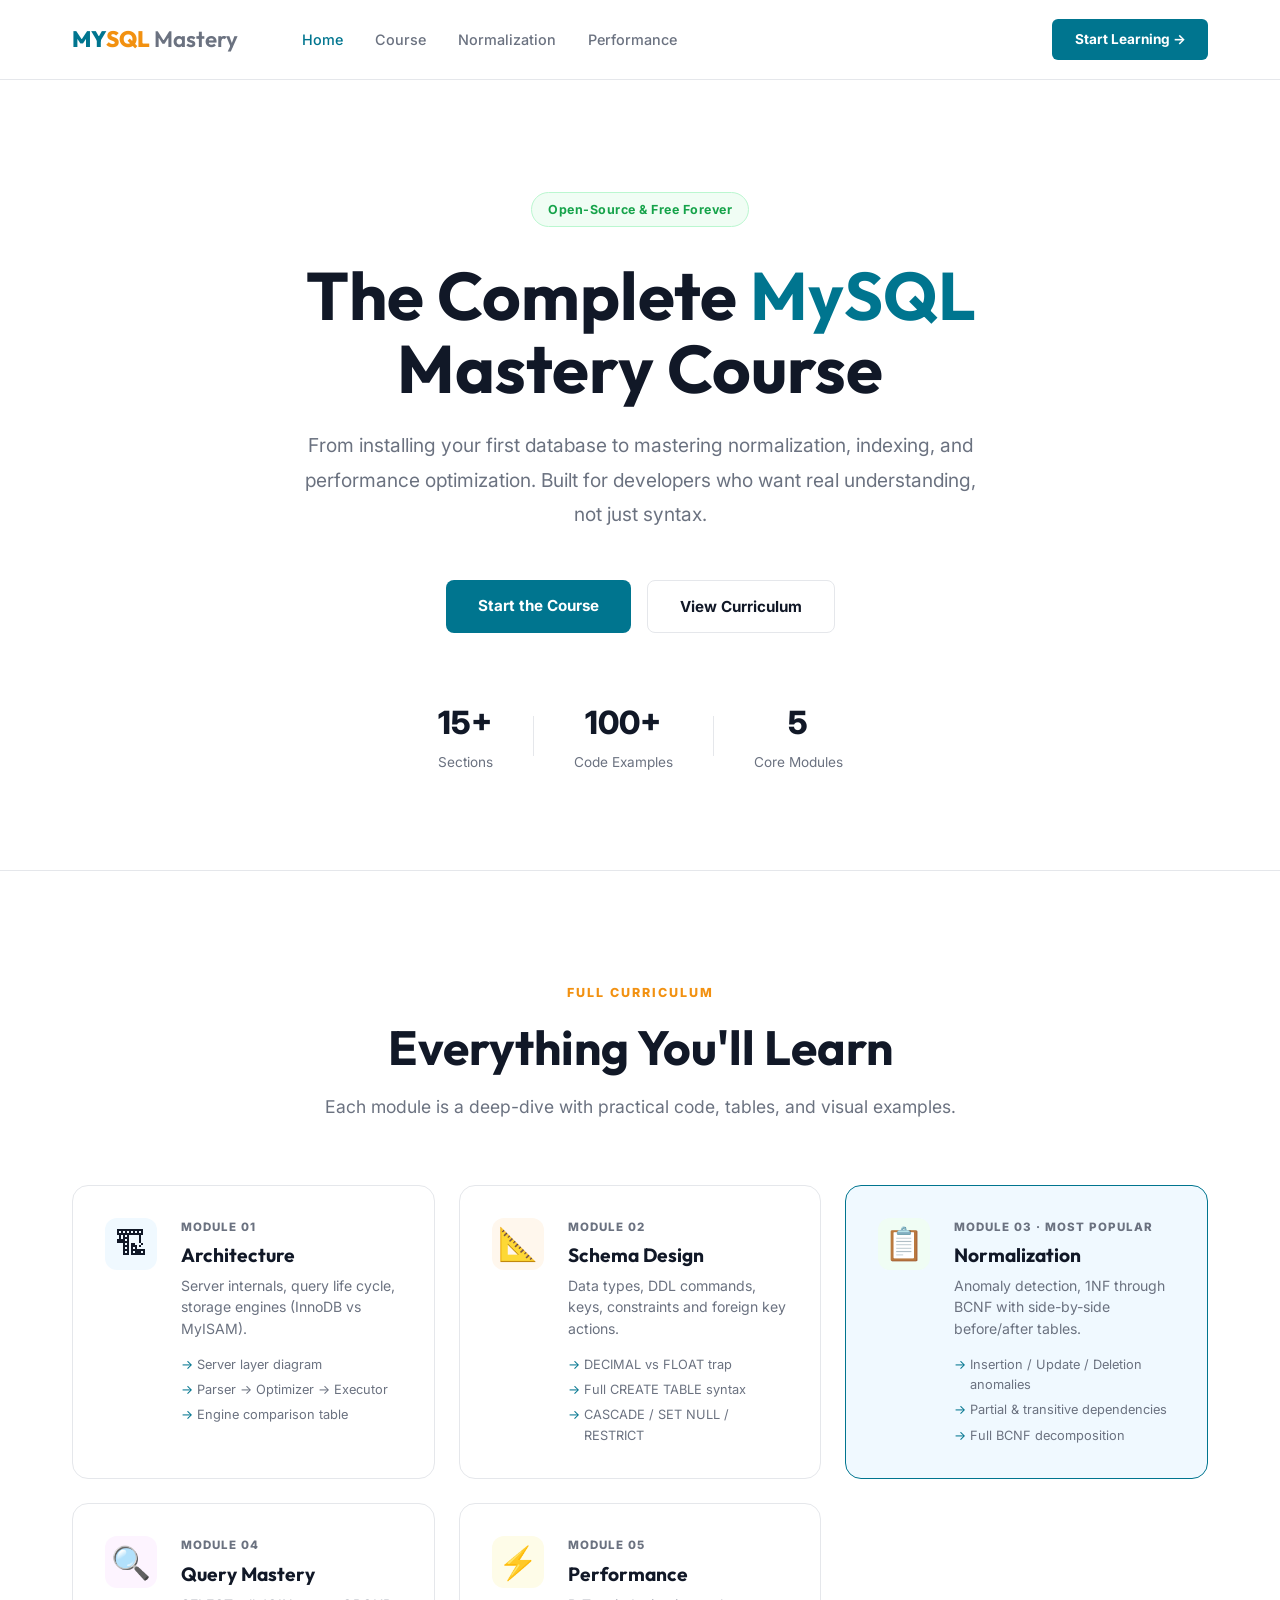
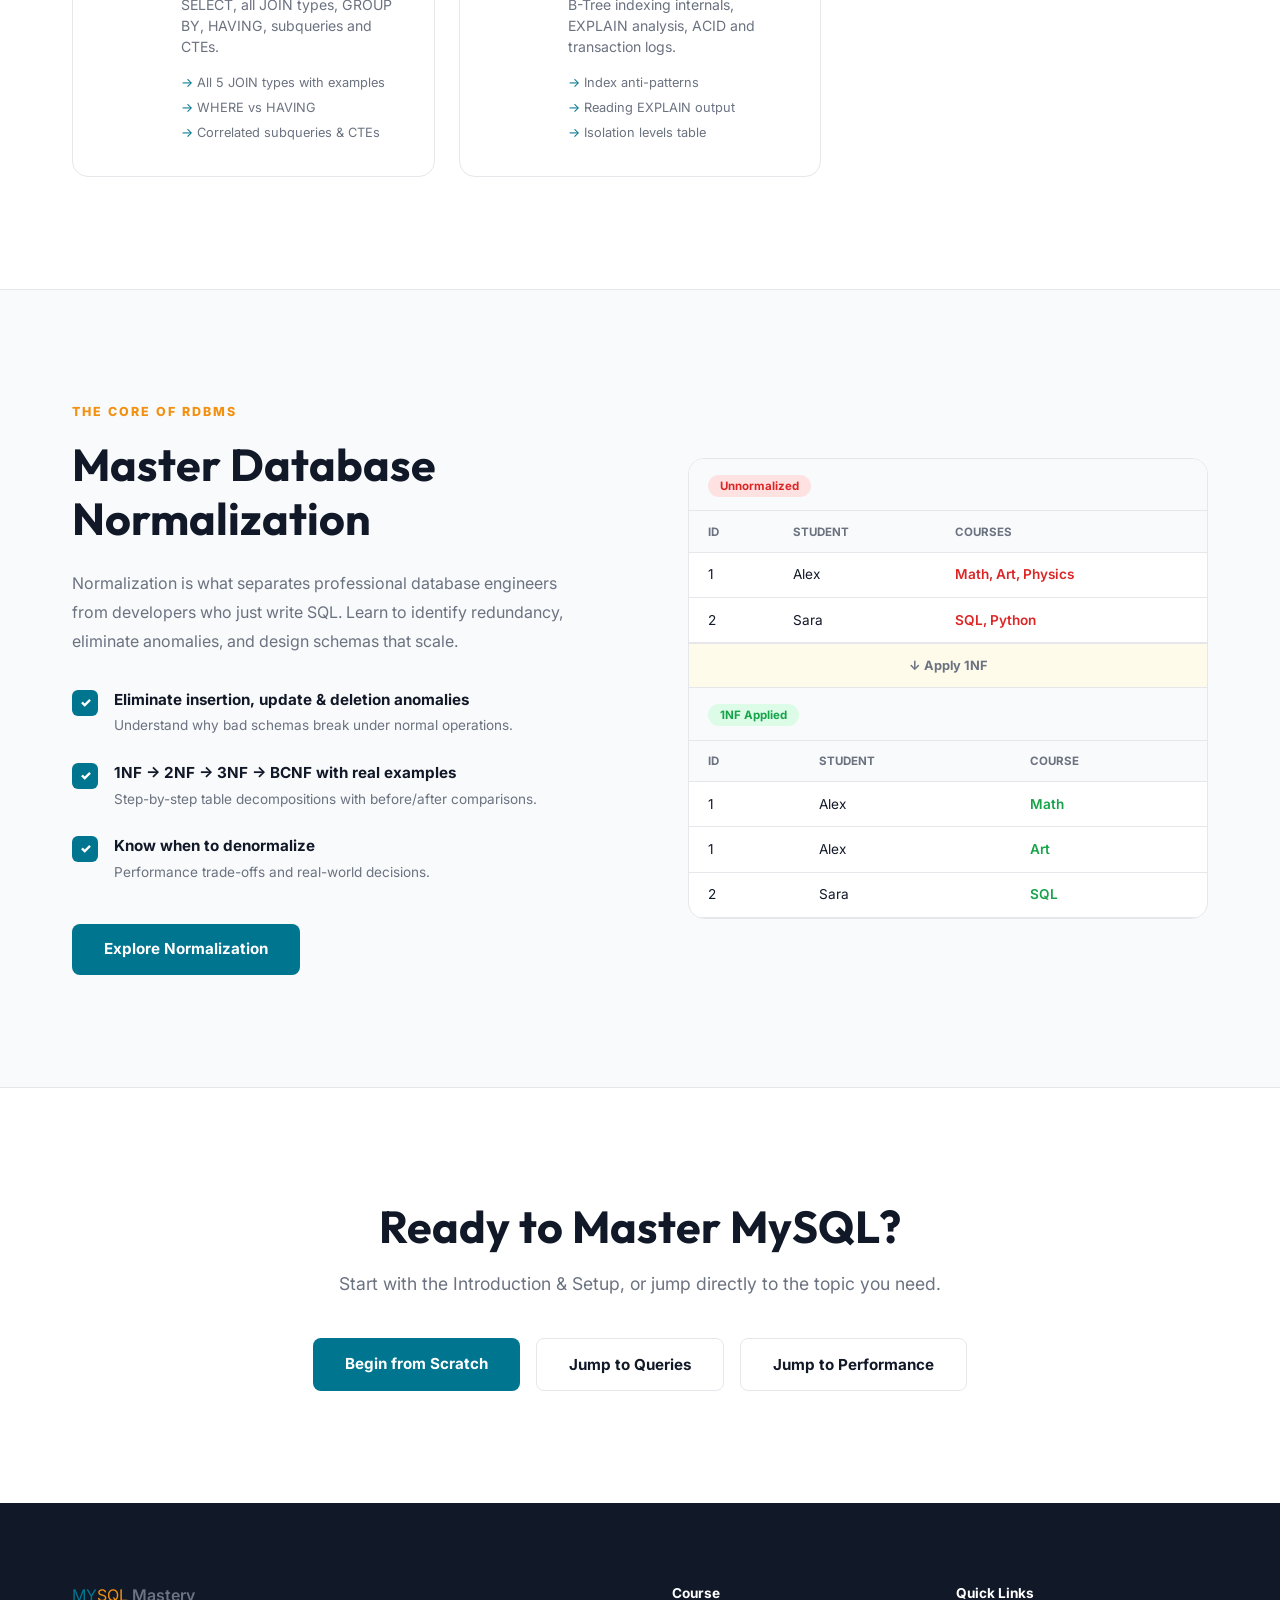
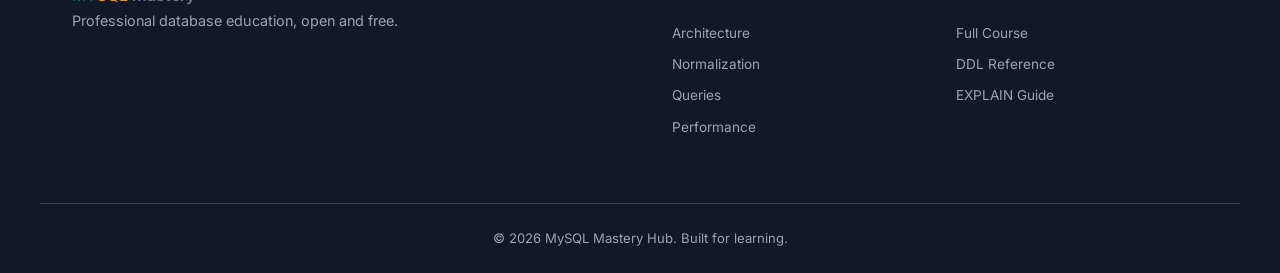
==== mysql_edu/index.html @ fa90d8f5 "add database normalization educational module with interactive labs and styling" ====
<!DOCTYPE html>
<html lang="en">
<head>
    <meta charset="UTF-8">
    <meta name="viewport" content="width=device-width, initial-scale=1.0">
    <title>MySQL Mastery Hub | Learn MySQL from Zero to Expert</title>
    <meta name="description" content="The complete MySQL learning platform. Master installation, schema design, normalization, queries, and performance tuning.">
    <link rel="preconnect" href="https://fonts.googleapis.com">
    <link rel="preconnect" href="https://fonts.gstatic.com" crossorigin>
    <link href="https://fonts.googleapis.com/css2?family=Outfit:wght@300;400;600;700;800&family=Inter:wght@300;400;500;600&family=JetBrains+Mono:wght@400;600&display=swap" rel="stylesheet">
    <link rel="stylesheet" href="style.css">
</head>
<body>
    <header class="clean-header">
        <nav class="container">
            <div class="logo">
                <span class="mysql-blue">MY</span><span class="mysql-orange">SQL</span><span class="logo-text"> Mastery</span>
            </div>
            <ul class="clean-nav">
                <li><a href="index.html" class="active">Home</a></li>
                <li><a href="course.html">Course</a></li>
                <li><a href="course.html#norm-concept">Normalization</a></li>
                <li><a href="course.html#perf-indexing">Performance</a></li>
            </ul>
            <a href="course.html" class="nav-cta">Start Learning →</a>
        </nav>
    </header>

    <main>
        <section class="hero">
            <div class="container hero-inner">
                <div class="hero-label">Open-Source & Free Forever</div>
                <h1>The Complete <span class="mysql-blue">MySQL</span> Mastery Course</h1>
                <p>From installing your first database to mastering normalization, indexing, and performance optimization. Built for developers who want real understanding, not just syntax.</p>
                <div class="hero-actions">
                    <a href="course.html" class="btn primary">Start the Course</a>
                    <a href="#curriculum" class="btn outline">View Curriculum</a>
                </div>
                <div class="hero-stats">
                    <div class="stat"><strong>15+</strong><span>Sections</span></div>
                    <div class="stat-div"></div>
                    <div class="stat"><strong>100+</strong><span>Code Examples</span></div>
                    <div class="stat-div"></div>
                    <div class="stat"><strong>5</strong><span>Core Modules</span></div>
                </div>
            </div>
        </section>

        <section id="curriculum" class="curriculum-section">
            <div class="container">
                <div class="section-head">
                    <div class="section-eyebrow">Full Curriculum</div>
                    <h2>Everything You'll Learn</h2>
                    <p>Each module is a deep-dive with practical code, tables, and visual examples.</p>
                </div>
                <div class="module-cards">
                    <a href="course.html#arch-internals" class="module-card">
                        <div class="mc-icon arch">🏗</div>
                        <div class="mc-body">
                            <div class="mc-num">Module 01</div>
                            <h3>Architecture</h3>
                            <p>Server internals, query life cycle, storage engines (InnoDB vs MyISAM).</p>
                            <ul class="mc-topics">
                                <li>Server layer diagram</li>
                                <li>Parser → Optimizer → Executor</li>
                                <li>Engine comparison table</li>
                            </ul>
                        </div>
                    </a>
                    <a href="course.html#design-types" class="module-card">
                        <div class="mc-icon schema">📐</div>
                        <div class="mc-body">
                            <div class="mc-num">Module 02</div>
                            <h3>Schema Design</h3>
                            <p>Data types, DDL commands, keys, constraints and foreign key actions.</p>
                            <ul class="mc-topics">
                                <li>DECIMAL vs FLOAT trap</li>
                                <li>Full CREATE TABLE syntax</li>
                                <li>CASCADE / SET NULL / RESTRICT</li>
                            </ul>
                        </div>
                    </a>
                    <a href="course.html#norm-concept" class="module-card featured">
                        <div class="mc-icon norm">📋</div>
                        <div class="mc-body">
                            <div class="mc-num">Module 03 · Most Popular</div>
                            <h3>Normalization</h3>
                            <p>Anomaly detection, 1NF through BCNF with side-by-side before/after tables.</p>
                            <ul class="mc-topics">
                                <li>Insertion / Update / Deletion anomalies</li>
                                <li>Partial & transitive dependencies</li>
                                <li>Full BCNF decomposition</li>
                            </ul>
                        </div>
                    </a>
                    <a href="course.html#query-basics" class="module-card">
                        <div class="mc-icon query">🔍</div>
                        <div class="mc-body">
                            <div class="mc-num">Module 04</div>
                            <h3>Query Mastery</h3>
                            <p>SELECT, all JOIN types, GROUP BY, HAVING, subqueries and CTEs.</p>
                            <ul class="mc-topics">
                                <li>All 5 JOIN types with examples</li>
                                <li>WHERE vs HAVING</li>
                                <li>Correlated subqueries & CTEs</li>
                            </ul>
                        </div>
                    </a>
                    <a href="course.html#perf-indexing" class="module-card">
                        <div class="mc-icon perf">⚡</div>
                        <div class="mc-body">
                            <div class="mc-num">Module 05</div>
                            <h3>Performance</h3>
                            <p>B-Tree indexing internals, EXPLAIN analysis, ACID and transaction logs.</p>
                            <ul class="mc-topics">
                                <li>Index anti-patterns</li>
                                <li>Reading EXPLAIN output</li>
                                <li>Isolation levels table</li>
                            </ul>
                        </div>
                    </a>
                </div>
            </div>
        </section>

        <section class="norm-teaser">
            <div class="container norm-inner">
                <div class="norm-text">
                    <div class="section-eyebrow">The Core of RDBMS</div>
                    <h2>Master Database Normalization</h2>
                    <p>Normalization is what separates professional database engineers from developers who just write SQL. Learn to identify redundancy, eliminate anomalies, and design schemas that scale.</p>
                    <div class="norm-checks">
                        <div class="norm-check">
                            <span class="chk">✓</span>
                            <div>
                                <strong>Eliminate insertion, update & deletion anomalies</strong>
                                <p>Understand why bad schemas break under normal operations.</p>
                            </div>
                        </div>
                        <div class="norm-check">
                            <span class="chk">✓</span>
                            <div>
                                <strong>1NF → 2NF → 3NF → BCNF with real examples</strong>
                                <p>Step-by-step table decompositions with before/after comparisons.</p>
                            </div>
                        </div>
                        <div class="norm-check">
                            <span class="chk">✓</span>
                            <div>
                                <strong>Know when to denormalize</strong>
                                <p>Performance trade-offs and real-world decisions.</p>
                            </div>
                        </div>
                    </div>
                    <a href="course.html#norm-concept" class="btn primary">Explore Normalization</a>
                </div>
                <div class="norm-visual">
                    <div class="norm-card">
                        <div class="nc-header">
                            <span class="badge red">Unnormalized</span>
                        </div>
                        <table class="mini-table">
                            <thead><tr><th>ID</th><th>Student</th><th>Courses</th></tr></thead>
                            <tbody>
                                <tr><td>1</td><td>Alex</td><td class="bad">Math, Art, Physics</td></tr>
                                <tr><td>2</td><td>Sara</td><td class="bad">SQL, Python</td></tr>
                            </tbody>
                        </table>
                        <div class="nc-arrow">↓ Apply 1NF</div>
                        <div class="nc-header">
                            <span class="badge green">1NF Applied</span>
                        </div>
                        <table class="mini-table">
                            <thead><tr><th>ID</th><th>Student</th><th>Course</th></tr></thead>
                            <tbody>
                                <tr><td>1</td><td>Alex</td><td class="good">Math</td></tr>
                                <tr><td>1</td><td>Alex</td><td class="good">Art</td></tr>
                                <tr><td>2</td><td>Sara</td><td class="good">SQL</td></tr>
                            </tbody>
                        </table>
                    </div>
                </div>
            </div>
        </section>

        <section class="start-section">
            <div class="container start-inner">
                <h2>Ready to Master MySQL?</h2>
                <p>Start with the Introduction & Setup, or jump directly to the topic you need.</p>
                <div class="start-actions">
                    <a href="course.html" class="btn primary">Begin from Scratch</a>
                    <a href="course.html#query-basics" class="btn outline">Jump to Queries</a>
                    <a href="course.html#perf-indexing" class="btn outline">Jump to Performance</a>
                </div>
            </div>
        </section>
    </main>

    <footer class="site-footer">
        <div class="container footer-inner">
            <div class="footer-brand">
                <span class="mysql-blue">MY</span><span class="mysql-orange">SQL</span><span class="logo-text"> Mastery</span>
                <p>Professional database education, open and free.</p>
            </div>
            <div class="footer-links">
                <div class="fl-group">
                    <strong>Course</strong>
                    <a href="course.html#arch-internals">Architecture</a>
                    <a href="course.html#norm-concept">Normalization</a>
                    <a href="course.html#query-basics">Queries</a>
                    <a href="course.html#perf-indexing">Performance</a>
                </div>
                <div class="fl-group">
                    <strong>Quick Links</strong>
                    <a href="course.html">Full Course</a>
                    <a href="course.html#design-ddl">DDL Reference</a>
                    <a href="course.html#perf-explain">EXPLAIN Guide</a>
                </div>
            </div>
        </div>
        <div class="container footer-bottom">
            <p>© 2026 MySQL Mastery Hub. Built for learning.</p>
        </div>
    </footer>
</body>
</html>
---- mysql_edu/style.css ----
:root {
    --mysql-blue: #00758f;
    --mysql-orange: #f29111;
    --dark: #111827;
    --light: #ffffff;
    --border: #e5e7eb;
    --gray: #6b7280;
    --bg-alt: #f9fafb;
    --sidebar-w: 280px;
    --ease: cubic-bezier(0.4, 0, 0.2, 1);
    --transition: all 0.2s var(--ease);
}

* { margin: 0; padding: 0; box-sizing: border-box; }
html { scroll-behavior: smooth; }
body { font-family: 'Inter', sans-serif; background: var(--light); color: var(--dark); line-height: 1.6; -webkit-font-smoothing: antialiased; }
h1,h2,h3,h4,h5 { font-family: 'Outfit', sans-serif; font-weight: 700; line-height: 1.2; }

::-webkit-scrollbar { width: 6px; height: 6px; }
::-webkit-scrollbar-track { background: transparent; }
::-webkit-scrollbar-thumb { background: #d1d5db; border-radius: 10px; }
::-webkit-scrollbar-thumb:hover { background: var(--mysql-blue); }

.container { max-width: 1200px; margin: 0 auto; padding: 0 2rem; }
.mysql-blue { color: var(--mysql-blue); }
.mysql-orange { color: var(--mysql-orange); }
code { background: #f3f4f6; padding: 0.15rem 0.45rem; border-radius: 4px; font-family: 'JetBrains Mono', monospace; font-size: 0.85em; color: var(--mysql-blue); }

/* ── HEADER ── */
.clean-header { border-bottom: 1px solid var(--border); background: var(--light); position: sticky; top: 0; z-index: 100; }
.clean-header .container { display: flex; align-items: center; gap: 2rem; padding-top: 1.2rem; padding-bottom: 1.2rem; }
.logo { font-family: 'Outfit', sans-serif; font-size: 1.4rem; font-weight: 800; text-decoration: none; color: var(--dark); flex-shrink: 0; }
.logo-text { font-weight: 600; color: var(--gray); }
.clean-nav { list-style: none; display: flex; gap: 2rem; margin-left: 2rem; }
.clean-nav a { text-decoration: none; color: var(--gray); font-weight: 500; font-size: 0.9rem; transition: var(--transition); }
.clean-nav a:hover, .clean-nav a.active { color: var(--mysql-blue); }
.nav-cta { margin-left: auto; text-decoration: none; background: var(--mysql-blue); color: white; padding: 0.6rem 1.4rem; border-radius: 6px; font-size: 0.85rem; font-weight: 700; transition: var(--transition); }
.nav-cta:hover { background: #005f74; }

/* ── BUTTONS ── */
.btn { display: inline-block; text-decoration: none; padding: 0.85rem 2rem; border-radius: 8px; font-weight: 700; font-size: 0.95rem; transition: var(--transition); }
.btn.primary { background: var(--mysql-blue); color: white; }
.btn.primary:hover { background: #005f74; }
.btn.outline { border: 1.5px solid var(--border); color: var(--dark); background: white; }
.btn.outline:hover { border-color: var(--mysql-blue); color: var(--mysql-blue); }

/* ── HERO ── */
.hero { padding: 7rem 0 6rem; text-align: center; border-bottom: 1px solid var(--border); }
.hero-label { display: inline-block; background: #f0fdf4; color: #16a34a; border: 1px solid #bbf7d0; padding: 0.4rem 1rem; border-radius: 50px; font-size: 0.78rem; font-weight: 700; margin-bottom: 2rem; letter-spacing: 0.5px; }
.hero h1 { font-size: 4.2rem; line-height: 1.08; margin-bottom: 1.5rem; max-width: 800px; margin-left: auto; margin-right: auto; }
.hero p { font-size: 1.2rem; color: var(--gray); max-width: 680px; margin: 0 auto 3rem; line-height: 1.8; }
.hero-actions { display: flex; justify-content: center; gap: 1rem; flex-wrap: wrap; margin-bottom: 4rem; }
.hero-stats { display: flex; justify-content: center; align-items: center; gap: 0; }
.stat { padding: 0 2.5rem; text-align: center; }
.stat strong { display: block; font-size: 2rem; font-weight: 800; color: var(--dark); }
.stat span { font-size: 0.85rem; color: var(--gray); }
.stat-div { width: 1px; height: 40px; background: var(--border); }

/* ── CURRICULUM ── */
.curriculum-section { padding: 7rem 0; }
.section-head { text-align: center; margin-bottom: 4rem; }
.section-eyebrow { font-size: 0.78rem; font-weight: 800; text-transform: uppercase; letter-spacing: 2px; color: var(--mysql-orange); margin-bottom: 1rem; display: block; }
.section-head h2 { font-size: 3rem; margin-bottom: 1rem; }
.section-head p { color: var(--gray); font-size: 1.1rem; }

.module-cards { display: grid; grid-template-columns: repeat(3, 1fr); gap: 1.5rem; }
.module-card { display: flex; gap: 1.5rem; padding: 2rem; border: 1px solid var(--border); border-radius: 16px; text-decoration: none; color: inherit; transition: var(--transition); background: white; align-items: flex-start; }
.module-card:hover { border-color: var(--mysql-blue); transform: translateY(-4px); }
.module-card.featured { border-color: var(--mysql-blue); background: #f0f9ff; }
.module-card:nth-child(4), .module-card:nth-child(5) { grid-column: span 1; }
.module-cards .module-card:nth-child(4) { grid-column: 1 / 2; }
.module-cards .module-card:nth-child(5) { grid-column: 2 / 3; }

.mc-icon { font-size: 2rem; flex-shrink: 0; width: 52px; height: 52px; display: flex; align-items: center; justify-content: center; border-radius: 12px; }
.mc-icon.arch { background: #f0f9ff; }
.mc-icon.schema { background: #fff7ed; }
.mc-icon.norm { background: #f0fdf4; }
.mc-icon.query { background: #fdf4ff; }
.mc-icon.perf { background: #fefce8; }
.mc-num { font-size: 0.72rem; font-weight: 800; color: var(--gray); text-transform: uppercase; letter-spacing: 1px; margin-bottom: 0.5rem; }
.mc-body h3 { font-size: 1.2rem; margin-bottom: 0.5rem; }
.mc-body p { font-size: 0.88rem; color: var(--gray); margin-bottom: 1rem; line-height: 1.5; }
.mc-topics { list-style: none; display: flex; flex-direction: column; gap: 0.3rem; }
.mc-topics li { font-size: 0.8rem; color: var(--gray); padding-left: 1rem; position: relative; }
.mc-topics li::before { content: '→'; position: absolute; left: 0; color: var(--mysql-blue); }

/* ── NORMALIZATION TEASER ── */
.norm-teaser { background: var(--bg-alt); padding: 7rem 0; border-top: 1px solid var(--border); border-bottom: 1px solid var(--border); }
.norm-inner { display: grid; grid-template-columns: 1fr 1fr; gap: 6rem; align-items: center; }
.norm-text .section-eyebrow { text-align: left; }
.norm-text h2 { font-size: 2.8rem; margin-bottom: 1.5rem; }
.norm-text > p { color: var(--gray); line-height: 1.8; margin-bottom: 2rem; }
.norm-checks { display: flex; flex-direction: column; gap: 1.5rem; margin-bottom: 2.5rem; }
.norm-check { display: flex; gap: 1rem; align-items: flex-start; }
.chk { width: 26px; height: 26px; background: var(--mysql-blue); color: white; border-radius: 6px; display: flex; align-items: center; justify-content: center; font-weight: 900; font-size: 0.8rem; flex-shrink: 0; margin-top: 2px; }
.norm-check strong { display: block; font-size: 0.95rem; margin-bottom: 0.2rem; }
.norm-check p { font-size: 0.85rem; color: var(--gray); margin: 0; }

.norm-card { background: white; border: 1px solid var(--border); border-radius: 16px; overflow: hidden; }
.nc-header { padding: 0.8rem 1.2rem; background: var(--bg-alt); border-bottom: 1px solid var(--border); }
.badge { padding: 0.25rem 0.75rem; border-radius: 50px; font-size: 0.72rem; font-weight: 700; }
.badge.red { background: #fee2e2; color: #dc2626; }
.badge.green { background: #dcfce7; color: #16a34a; }
.mini-table { width: 100%; border-collapse: collapse; }
.mini-table th, .mini-table td { padding: 0.7rem 1.2rem; text-align: left; font-size: 0.85rem; border-bottom: 1px solid var(--border); }
.mini-table th { background: var(--bg-alt); font-size: 0.72rem; text-transform: uppercase; color: var(--gray); }
.mini-table td.bad { color: #dc2626; font-weight: 600; }
.mini-table td.good { color: #16a34a; font-weight: 600; }
.nc-arrow { text-align: center; padding: 0.7rem; font-size: 0.8rem; color: var(--gray); background: #fffbeb; border-top: 1px solid var(--border); border-bottom: 1px solid var(--border); font-weight: 700; }

/* ── START SECTION ── */
.start-section { padding: 7rem 0; text-align: center; }
.start-inner h2 { font-size: 2.8rem; margin-bottom: 1rem; }
.start-inner p { color: var(--gray); font-size: 1.1rem; margin-bottom: 2.5rem; }
.start-actions { display: flex; justify-content: center; gap: 1rem; flex-wrap: wrap; }

/* ── FOOTER ── */
.site-footer { background: var(--dark); color: #9ca3af; padding: 5rem 0 0; }
.footer-inner { display: grid; grid-template-columns: 1fr 1fr; gap: 4rem; padding-bottom: 4rem; border-bottom: 1px solid #374151; }
.footer-brand .logo { color: white; font-family: 'Outfit', sans-serif; font-size: 1.3rem; font-weight: 800; display: block; margin-bottom: 1rem; }
.footer-brand p { font-size: 0.9rem; line-height: 1.6; }
.footer-links { display: grid; grid-template-columns: 1fr 1fr; gap: 2rem; }
.fl-group { display: flex; flex-direction: column; gap: 0.6rem; }
.fl-group strong { color: white; font-size: 0.85rem; margin-bottom: 0.5rem; display: block; }
.fl-group a { text-decoration: none; color: #9ca3af; font-size: 0.85rem; transition: var(--transition); }
.fl-group a:hover { color: var(--mysql-blue); }
.footer-bottom { padding: 1.5rem 0; font-size: 0.82rem; text-align: center; }

/* ════════════════════════════════
   COURSE PAGE STYLES
   ════════════════════════════════ */
.course-layout-v2 { display: flex; }

.course-sidebar {
    width: var(--sidebar-w);
    height: 100vh;
    position: fixed;
    left: 0; top: 0;
    border-right: 1px solid var(--border);
    padding: 0;
    overflow-y: auto;
    background: var(--light);
    display: flex;
    flex-direction: column;
}

.sidebar-logo {
    padding: 1.5rem 1.5rem 1rem;
    border-bottom: 1px solid var(--border);
    flex-shrink: 0;
}
.sidebar-logo a { text-decoration: none; font-family: 'Outfit', sans-serif; font-size: 1.3rem; font-weight: 800; color: var(--dark); }

.course-toc { padding: 1.5rem; flex: 1; }
.toc-group { margin-bottom: 2rem; }
.toc-title { font-size: 0.68rem; text-transform: uppercase; color: #9ca3af; font-weight: 800; letter-spacing: 1.5px; display: block; margin-bottom: 0.6rem; padding-left: 0.5rem; }
.toc-link { display: block; padding: 0.45rem 0.75rem; text-decoration: none; color: var(--gray); font-size: 0.84rem; font-weight: 500; transition: var(--transition); border-radius: 6px; margin-bottom: 2px; }
.toc-link:hover { background: var(--bg-alt); color: var(--dark); }
.toc-link.active { background: #f0f9ff; color: var(--mysql-blue); font-weight: 700; }

.course-main { margin-left: var(--sidebar-w); flex: 1; min-width: 0; }
.course-top-nav {
    padding: 0.9rem 3rem;
    border-bottom: 1px solid var(--border);
    display: flex; justify-content: space-between; align-items: center;
    background: rgba(255,255,255,0.95);
    position: sticky; top: 0; z-index: 50;
    backdrop-filter: blur(8px);
}
.breadcrumb { font-size: 0.82rem; color: var(--gray); }
#current-module { color: var(--dark); font-weight: 700; }
.back-home { text-decoration: none; color: var(--mysql-blue); font-size: 0.85rem; font-weight: 700; }

.content-wrapper { max-width: 860px; margin: 0 auto; padding: 4rem 3rem 12rem; }

.doc-section { margin-bottom: 7rem; scroll-margin-top: 80px; padding-top: 1rem; border-top: 2px solid var(--border); }
.doc-section:first-child { border-top: none; }
.doc-section h1 { font-size: 2.8rem; margin-bottom: 0.75rem; margin-top: 2rem; }
.doc-section h2 { font-size: 2.2rem; margin-bottom: 0.75rem; margin-top: 2rem; }
.doc-section h3 { font-size: 1.4rem; margin-top: 2.5rem; margin-bottom: 1rem; }
.doc-section p { font-size: 0.95rem; color: #374151; line-height: 1.8; margin-bottom: 1rem; }
.section-intro { font-size: 1.1rem !important; color: var(--gray) !important; border-left: 3px solid var(--mysql-blue); padding-left: 1rem; margin-bottom: 2.5rem !important; }

/* Section header block */
.section-badge { display: inline-block; font-size: 0.72rem; font-weight: 800; text-transform: uppercase; letter-spacing: 1px; padding: 0.3rem 0.75rem; border-radius: 50px; background: #f0f9ff; color: var(--mysql-blue); margin-bottom: 0.5rem; }

/* Tables */
.doc-table { width: 100%; border-collapse: collapse; margin: 2rem 0; font-size: 0.88rem; border: 1px solid var(--border); border-radius: 8px; overflow: hidden; }
.doc-table th, .doc-table td { padding: 0.9rem 1.1rem; text-align: left; border-bottom: 1px solid var(--border); }
.doc-table tr:last-child td { border-bottom: none; }
.doc-table th { background: var(--bg-alt); color: var(--gray); text-transform: uppercase; letter-spacing: 0.5px; font-size: 0.72rem; }
.doc-table td:first-child { font-family: 'JetBrains Mono', monospace; font-size: 0.82rem; }

/* Code editor */
.code-editor { background: #0d1117; border-radius: 10px; overflow: hidden; margin: 2rem 0; border: 1px solid #30363d; }
.editor-header { background: #161b22; padding: 0.6rem 1.2rem; color: #8b949e; font-size: 0.72rem; font-family: 'JetBrains Mono', monospace; display: flex; align-items: center; gap: 0.5rem; border-bottom: 1px solid #30363d; }
.editor-header::before { content: ''; display: flex; gap: 4px; }
.code-editor pre { padding: 1.5rem; color: #e6edf3; font-family: 'JetBrains Mono', monospace; font-size: 0.85rem; overflow-x: auto; line-height: 1.7; }
.k { color: #ff7b72; }
.cm { color: #8b949e; font-style: italic; }
.str { color: #a5d6ff; }
.fn { color: #d2a8ff; }

/* Lab boxes */
.lab-box { padding: 1.75rem; border: 1px solid var(--border); border-radius: 12px; margin: 2rem 0; background: var(--light); }
.lab-tag { font-size: 0.68rem; font-weight: 800; text-transform: uppercase; letter-spacing: 0.5px; padding: 0.3rem 0.6rem; border-radius: 4px; display: inline-block; margin-bottom: 1rem; }
.lab-tag.success { background: #dcfce7; color: #16a34a; }
.lab-tag.error { background: #fee2e2; color: #dc2626; }
.lab-tag.info { background: #eff6ff; color: #2563eb; }
.lab-tag.warn { background: #fefce8; color: #ca8a04; }

/* Practical split */
.practical-split { display: grid; grid-template-columns: 1fr 1fr; gap: 2rem; margin: 2rem 0; }

/* Visual arch map */
.visual-arch-map { display: flex; flex-direction: column; align-items: center; gap: 0; margin: 2.5rem 0; }
.arch-box { padding: 1rem 2rem; border: 1px solid var(--border); font-weight: 600; font-size: 0.88rem; background: var(--bg-alt); width: 100%; max-width: 480px; text-align: center; }
.arch-box:first-child { border-radius: 10px 10px 0 0; }
.arch-box:last-child { border-radius: 0 0 10px 10px; }
.arch-box + .arch-box { border-top: none; }
.arch-box.blue { background: #f0f9ff; border-color: #bae6fd; color: var(--mysql-blue); }
.arch-box.orange { background: #fff7ed; border-color: #fed7aa; color: var(--mysql-orange); }
.arch-box.green { background: #f0fdf4; border-color: #bbf7d0; color: #16a34a; }
.arch-arrow { font-size: 1rem; color: #9ca3af; padding: 0.25rem 0; max-width: 480px; width: 100%; text-align: center; }

/* Step blocks */
.step-blocks { display: flex; flex-direction: column; gap: 0; margin: 2rem 0; border: 1px solid var(--border); border-radius: 12px; overflow: hidden; }
.step-block { display: flex; gap: 0; border-bottom: 1px solid var(--border); }
.step-block:last-child { border-bottom: none; }
.step-num { width: 56px; min-width: 56px; background: var(--bg-alt); display: flex; align-items: flex-start; justify-content: center; padding-top: 1.5rem; font-weight: 900; font-size: 1.1rem; color: var(--mysql-blue); border-right: 1px solid var(--border); }
.step-body { flex: 1; padding: 1.5rem; }
.step-body h4 { margin-bottom: 0.5rem; font-size: 1rem; }
.step-body p { font-size: 0.88rem; color: var(--gray); margin: 0 0 1rem; }
.step-body .code-editor { margin: 0.5rem 0 0; }

/* Info box */
.info-box { background: #f0f9ff; border: 1px solid #bae6fd; border-radius: 8px; padding: 1.2rem 1.5rem; margin: 1.5rem 0; font-size: 0.9rem; }
.info-box strong { color: var(--mysql-blue); }
.warn-box { background: #fefce8; border: 1px solid #fef08a; border-radius: 8px; padding: 1.2rem 1.5rem; margin: 1.5rem 0; font-size: 0.9rem; }
.warn-box strong { color: #92400e; }

/* Installation steps */
.install-steps { counter-reset: step; display: flex; flex-direction: column; gap: 1.5rem; margin: 2rem 0; }
.install-step { display: flex; gap: 1.5rem; align-items: flex-start; padding: 1.5rem; background: var(--bg-alt); border-radius: 12px; border: 1px solid var(--border); }
.install-step-num { width: 36px; height: 36px; border-radius: 50%; background: var(--mysql-blue); color: white; display: flex; align-items: center; justify-content: center; font-weight: 900; font-size: 0.9rem; flex-shrink: 0; }
.install-step-body h4 { margin-bottom: 0.5rem; }
.install-step-body p { font-size: 0.88rem; color: var(--gray); margin-bottom: 0.75rem; }

/* Checklist */
.check-list { list-style: none; display: flex; flex-direction: column; gap: 0.5rem; margin: 1rem 0; }
.check-list li { display: flex; align-items: flex-start; gap: 0.75rem; font-size: 0.9rem; }
.check-list li::before { content: '✓'; color: #16a34a; font-weight: 900; flex-shrink: 0; margin-top: 2px; }

/* Comparison table coloring */
.yes { color: #16a34a; font-weight: 700; }
.no { color: #dc2626; }

/* Responsive */
@media (max-width: 1100px) {
    .module-cards { grid-template-columns: 1fr 1fr; }
    .module-cards .module-card:nth-child(4) { grid-column: auto; }
    .module-cards .module-card:nth-child(5) { grid-column: auto; }
    .norm-inner { grid-template-columns: 1fr; gap: 3rem; }
}

@media (max-width: 768px) {
    .hero h1 { font-size: 2.8rem; }
    .module-cards { grid-template-columns: 1fr; }
    .practical-split { grid-template-columns: 1fr; }
    .footer-inner { grid-template-columns: 1fr; }
    .hero-stats { flex-wrap: wrap; }
    .clean-nav { display: none; }
    .course-sidebar { display: none; }
    .course-main { margin-left: 0; }
    .content-wrapper { padding: 2rem 1.5rem 6rem; }
}

/* Three-table grid for 2NF decomposition */
.three-table-grid { display: grid; grid-template-columns: repeat(3, 1fr); gap: 1.5rem; margin-top: 1.25rem; }
.three-table-grid .doc-table { margin: 0; }

/* Anomaly grid (3 boxes: 2 side by side + 1 full-width) */
.anomaly-grid { display: grid; grid-template-columns: 1fr 1fr; gap: 1.5rem; margin: 2rem 0; }
.anomaly-full { grid-column: 1 / -1; }

/* Table label text above stacked tables */
.table-label-text { font-size: 0.72rem; font-weight: 800; text-transform: uppercase; color: var(--gray); letter-spacing: 1px; margin-bottom: 0.5rem; }

@media (max-width: 900px) {
  .three-table-grid { grid-template-columns: 1fr; }
  .anomaly-grid { grid-template-columns: 1fr; }
  .anomaly-full { grid-column: 1; }
}
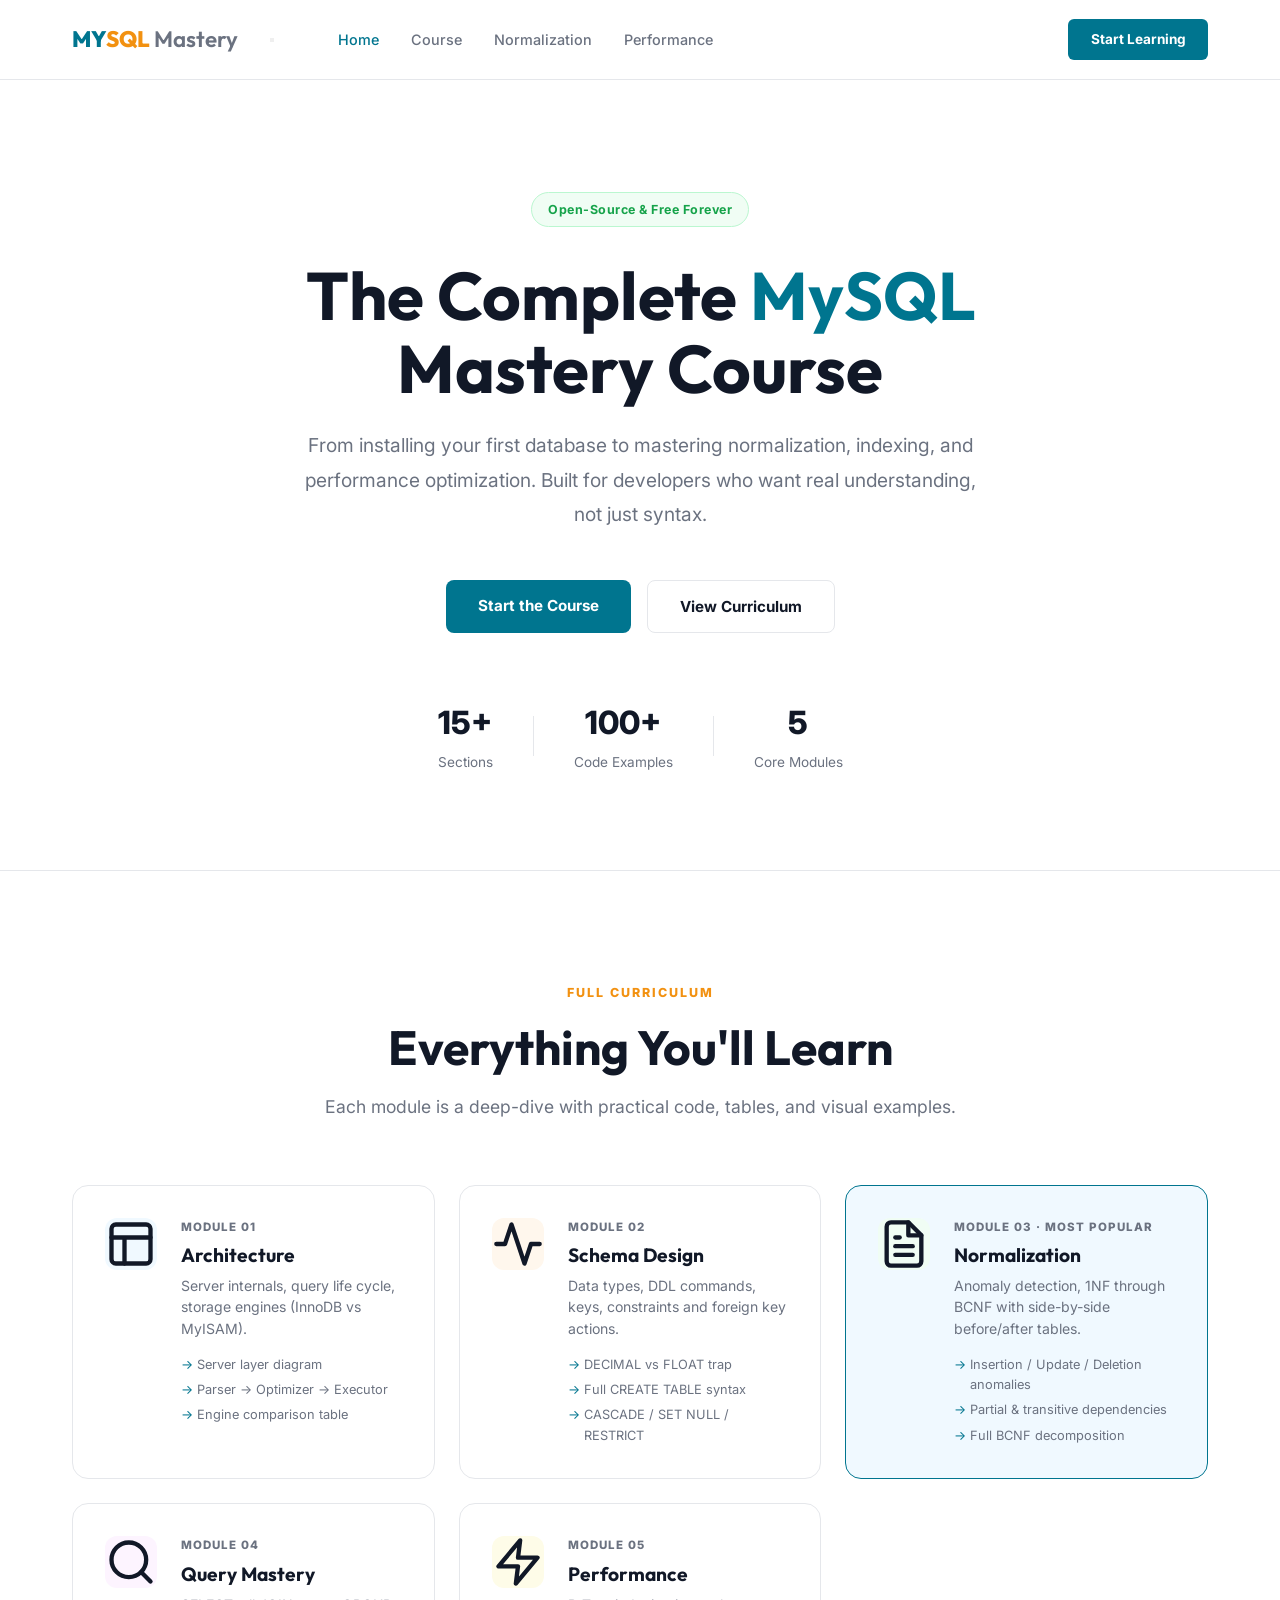
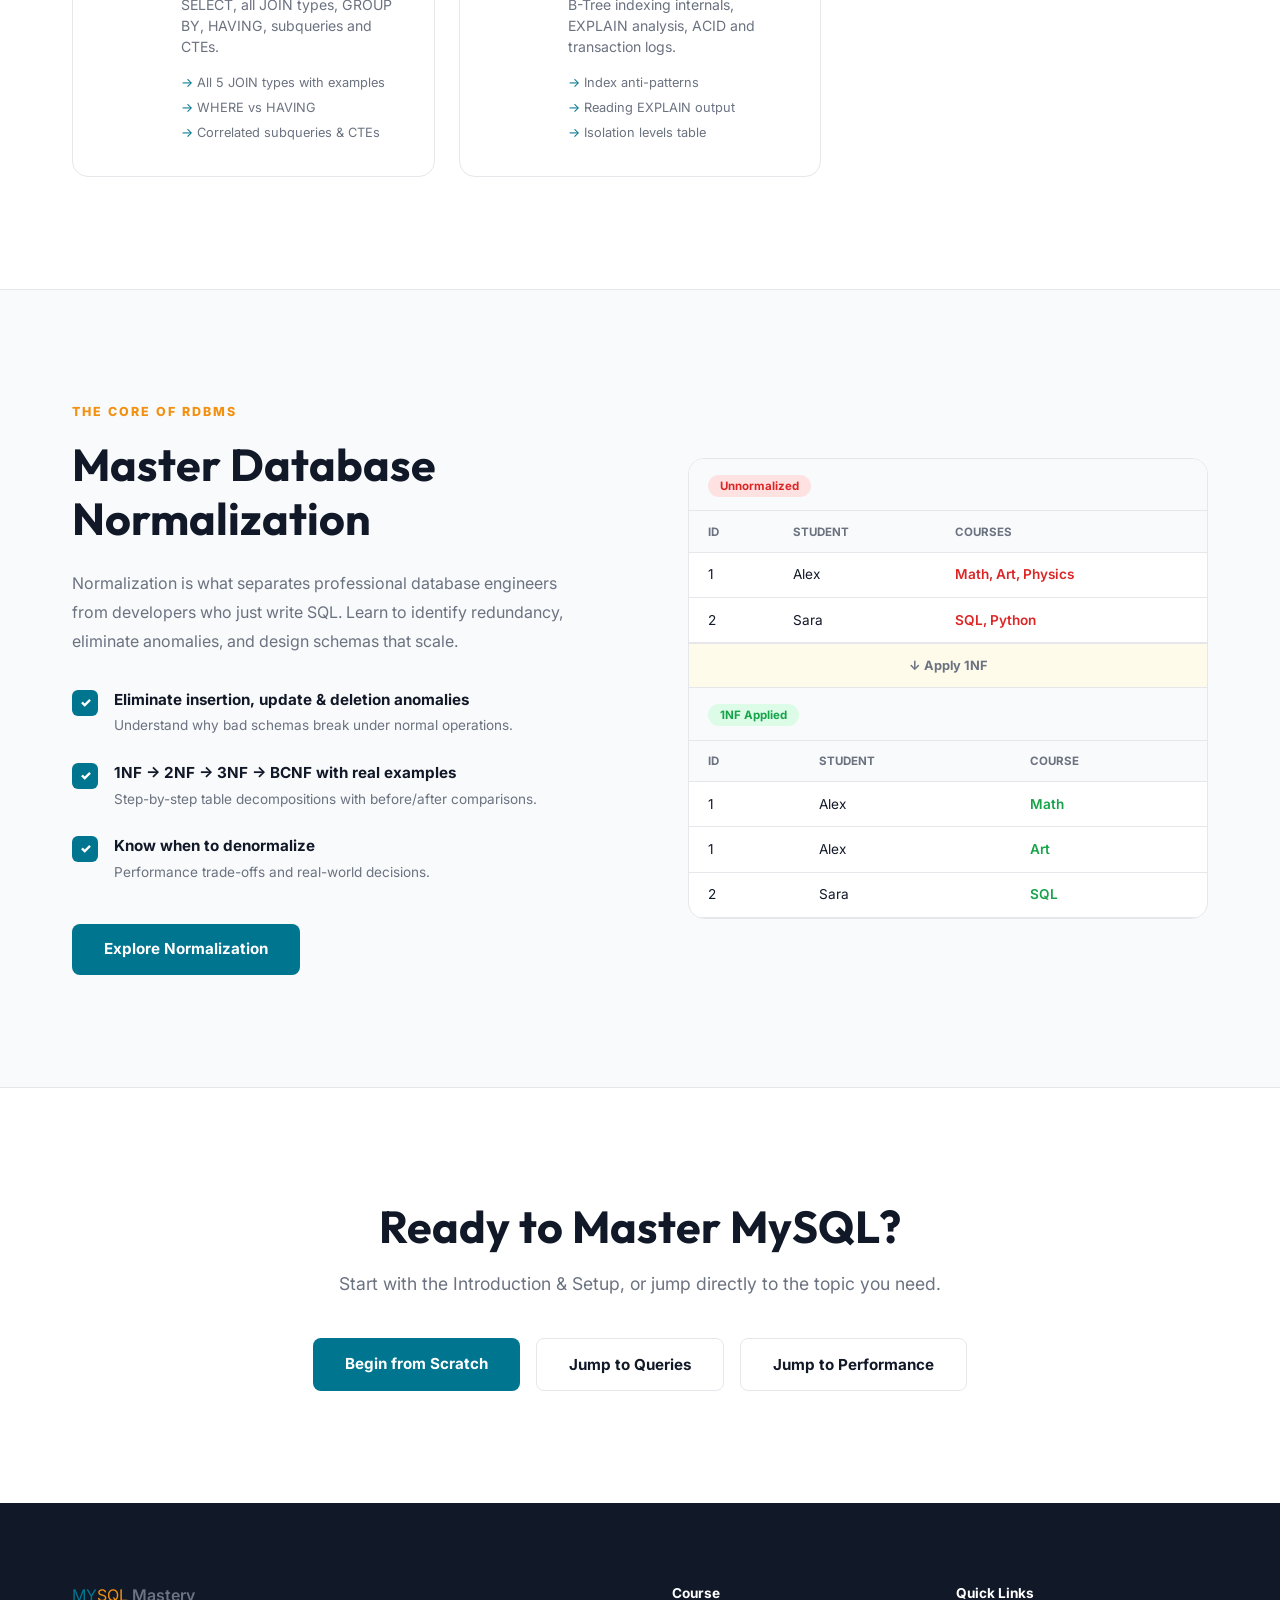
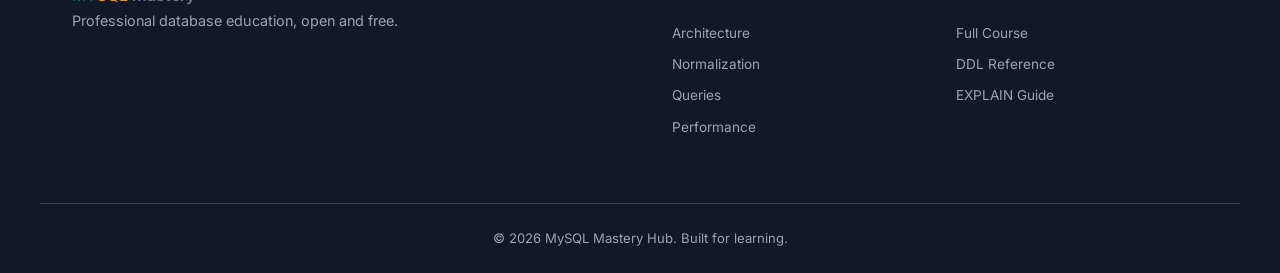
==== commit f3876b51: "Markdown addded" ====
--- a/mysql_edu/index.html
+++ b/mysql_edu/index.html
@@ -16,13 +16,16 @@
             <div class="logo">
                 <span class="mysql-blue">MY</span><span class="mysql-orange">SQL</span><span class="logo-text"> Mastery</span>
             </div>
-            <ul class="clean-nav">
+            <button class="nav-hamburger" id="nav-hamburger" aria-label="Open menu">
+                <span></span><span></span><span></span>
+            </button>
+            <ul class="clean-nav" id="clean-nav">
                 <li><a href="index.html" class="active">Home</a></li>
                 <li><a href="course.html">Course</a></li>
                 <li><a href="course.html#norm-concept">Normalization</a></li>
                 <li><a href="course.html#perf-indexing">Performance</a></li>
             </ul>
-            <a href="course.html" class="nav-cta">Start Learning →</a>
+            <a href="course.html" class="nav-cta">Start Learning</a>
         </nav>
     </header>
 
@@ -55,7 +58,9 @@
                 </div>
                 <div class="module-cards">
                     <a href="course.html#arch-internals" class="module-card">
-                        <div class="mc-icon arch">🏗</div>
+                        <div class="mc-icon arch">
+                            <svg viewBox="0 0 24 24" fill="none" stroke="currentColor" stroke-width="2" stroke-linecap="round" stroke-linejoin="round"><rect x="3" y="3" width="18" height="18" rx="2"/><path d="M3 9h18M9 21V9"/></svg>
+                        </div>
                         <div class="mc-body">
                             <div class="mc-num">Module 01</div>
                             <h3>Architecture</h3>
@@ -68,7 +73,9 @@
                         </div>
                     </a>
                     <a href="course.html#design-types" class="module-card">
-                        <div class="mc-icon schema">📐</div>
+                        <div class="mc-icon schema">
+                            <svg viewBox="0 0 24 24" fill="none" stroke="currentColor" stroke-width="2" stroke-linecap="round" stroke-linejoin="round"><polyline points="22 12 18 12 15 21 9 3 6 12 2 12"/></svg>
+                        </div>
                         <div class="mc-body">
                             <div class="mc-num">Module 02</div>
                             <h3>Schema Design</h3>
@@ -81,7 +88,9 @@
                         </div>
                     </a>
                     <a href="course.html#norm-concept" class="module-card featured">
-                        <div class="mc-icon norm">📋</div>
+                        <div class="mc-icon norm">
+                            <svg viewBox="0 0 24 24" fill="none" stroke="currentColor" stroke-width="2" stroke-linecap="round" stroke-linejoin="round"><path d="M14 2H6a2 2 0 0 0-2 2v16a2 2 0 0 0 2 2h12a2 2 0 0 0 2-2V8z"/><polyline points="14 2 14 8 20 8"/><line x1="16" y1="13" x2="8" y2="13"/><line x1="16" y1="17" x2="8" y2="17"/><polyline points="10 9 9 9 8 9"/></svg>
+                        </div>
                         <div class="mc-body">
                             <div class="mc-num">Module 03 · Most Popular</div>
                             <h3>Normalization</h3>
@@ -94,7 +103,9 @@
                         </div>
                     </a>
                     <a href="course.html#query-basics" class="module-card">
-                        <div class="mc-icon query">🔍</div>
+                        <div class="mc-icon query">
+                            <svg viewBox="0 0 24 24" fill="none" stroke="currentColor" stroke-width="2" stroke-linecap="round" stroke-linejoin="round"><circle cx="11" cy="11" r="8"/><line x1="21" y1="21" x2="16.65" y2="16.65"/></svg>
+                        </div>
                         <div class="mc-body">
                             <div class="mc-num">Module 04</div>
                             <h3>Query Mastery</h3>
@@ -107,7 +118,9 @@
                         </div>
                     </a>
                     <a href="course.html#perf-indexing" class="module-card">
-                        <div class="mc-icon perf">⚡</div>
+                        <div class="mc-icon perf">
+                            <svg viewBox="0 0 24 24" fill="none" stroke="currentColor" stroke-width="2" stroke-linecap="round" stroke-linejoin="round"><polygon points="13 2 3 14 12 14 11 22 21 10 12 10 13 2"/></svg>
+                        </div>
                         <div class="mc-body">
                             <div class="mc-num">Module 05</div>
                             <h3>Performance</h3>
--- a/mysql_edu/style.css
+++ b/mysql_edu/style.css
@@ -195,11 +195,57 @@
 .code-editor { background: #0d1117; border-radius: 10px; overflow: hidden; margin: 2rem 0; border: 1px solid #30363d; }
 .editor-header { background: #161b22; padding: 0.6rem 1.2rem; color: #8b949e; font-size: 0.72rem; font-family: 'JetBrains Mono', monospace; display: flex; align-items: center; gap: 0.5rem; border-bottom: 1px solid #30363d; }
 .editor-header::before { content: ''; display: flex; gap: 4px; }
+.editor-filename { flex: 1; }
 .code-editor pre { padding: 1.5rem; color: #e6edf3; font-family: 'JetBrains Mono', monospace; font-size: 0.85rem; overflow-x: auto; line-height: 1.7; }
 .k { color: #ff7b72; }
 .cm { color: #8b949e; font-style: italic; }
 .str { color: #a5d6ff; }
 .fn { color: #d2a8ff; }
+
+/* Copy button */
+.copy-btn {
+    margin-left: auto;
+    display: flex;
+    align-items: center;
+    gap: 0.35rem;
+    background: transparent;
+    border: 1px solid #30363d;
+    color: #8b949e;
+    font-family: 'JetBrains Mono', monospace;
+    font-size: 0.68rem;
+    font-weight: 600;
+    padding: 0.25rem 0.65rem;
+    border-radius: 5px;
+    cursor: pointer;
+    transition: all 0.18s ease;
+    letter-spacing: 0.3px;
+    flex-shrink: 0;
+    line-height: 1;
+}
+.copy-btn:hover {
+    border-color: #58a6ff;
+    color: #58a6ff;
+    background: rgba(88, 166, 255, 0.06);
+}
+.copy-btn svg {
+    width: 12px;
+    height: 12px;
+    stroke: currentColor;
+    fill: none;
+    stroke-width: 2;
+    stroke-linecap: round;
+    stroke-linejoin: round;
+    flex-shrink: 0;
+    transition: all 0.18s ease;
+}
+.copy-btn.copied {
+    border-color: #3fb950;
+    color: #3fb950;
+    background: rgba(63, 185, 80, 0.06);
+}
+.copy-btn.copied svg {
+    stroke: #3fb950;
+}
 
 /* Lab boxes */
 .lab-box { padding: 1.75rem; border: 1px solid var(--border); border-radius: 12px; margin: 2rem 0; background: var(--light); }
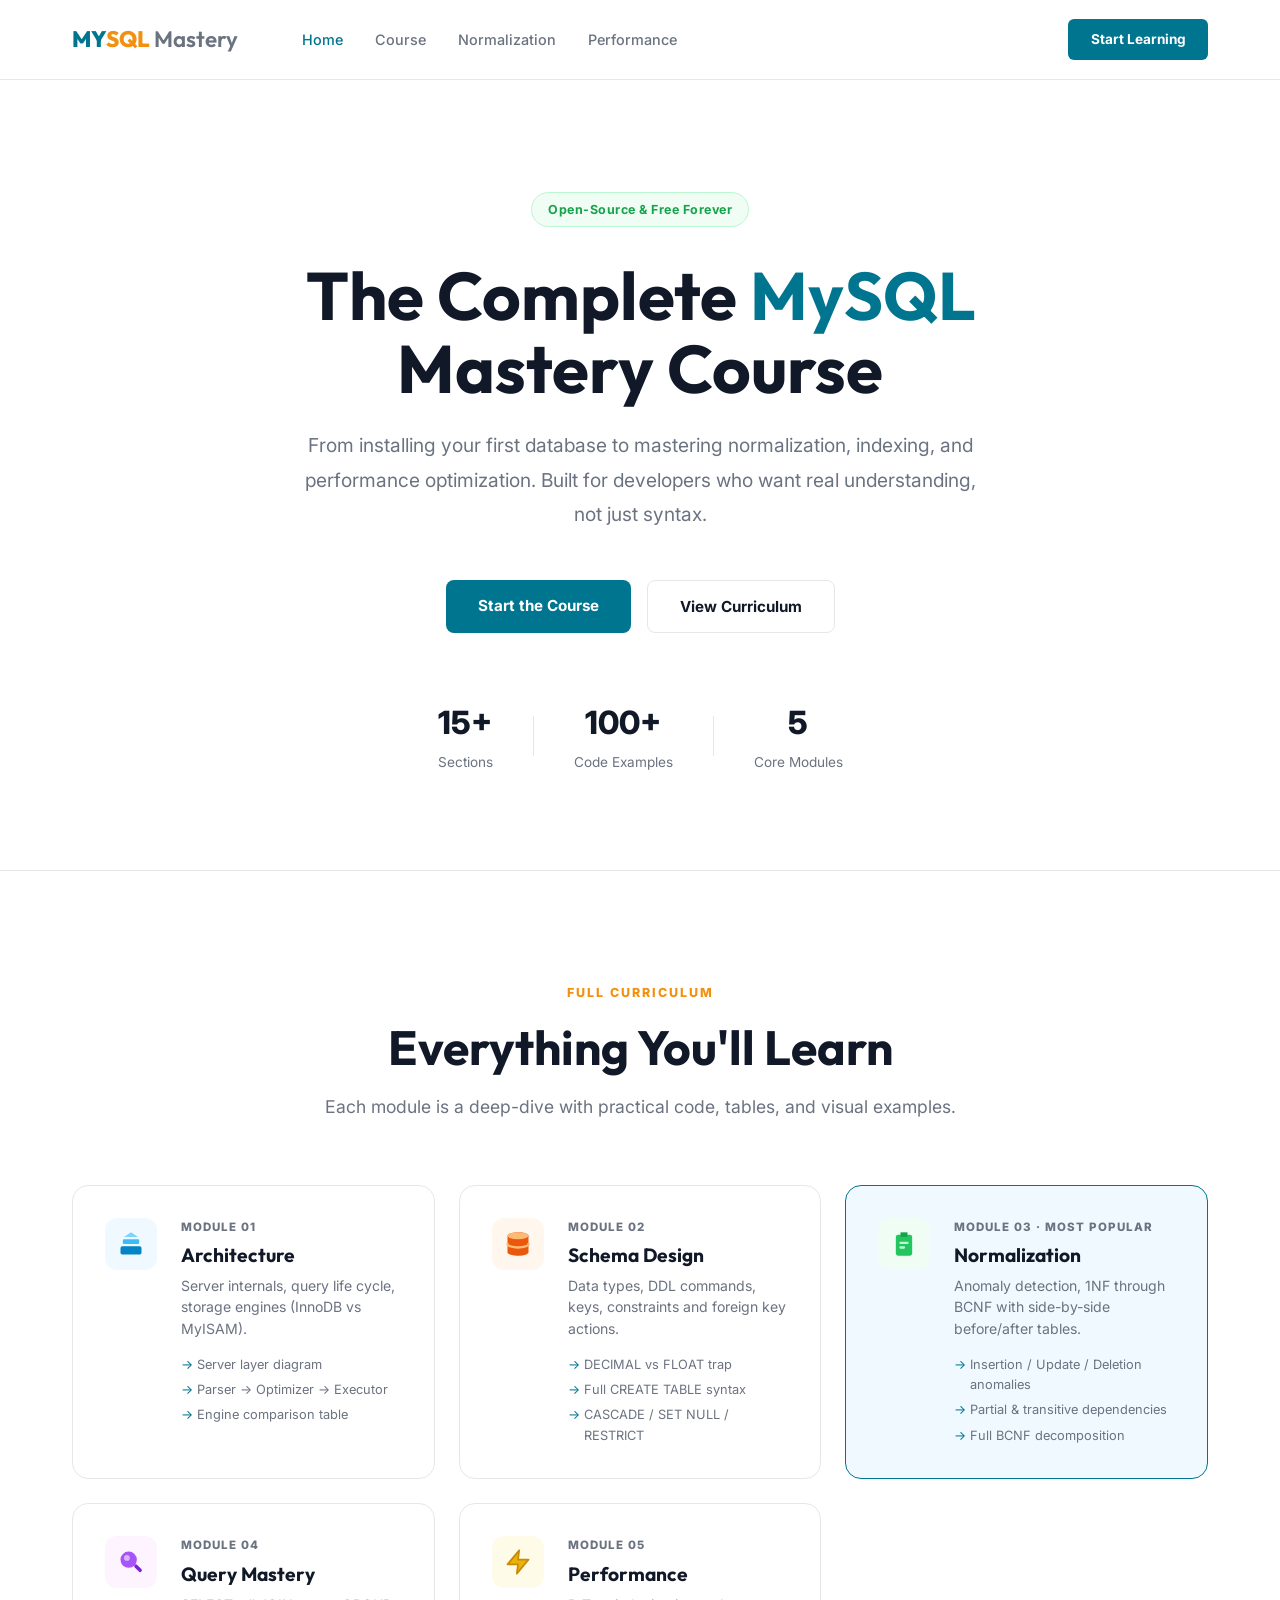
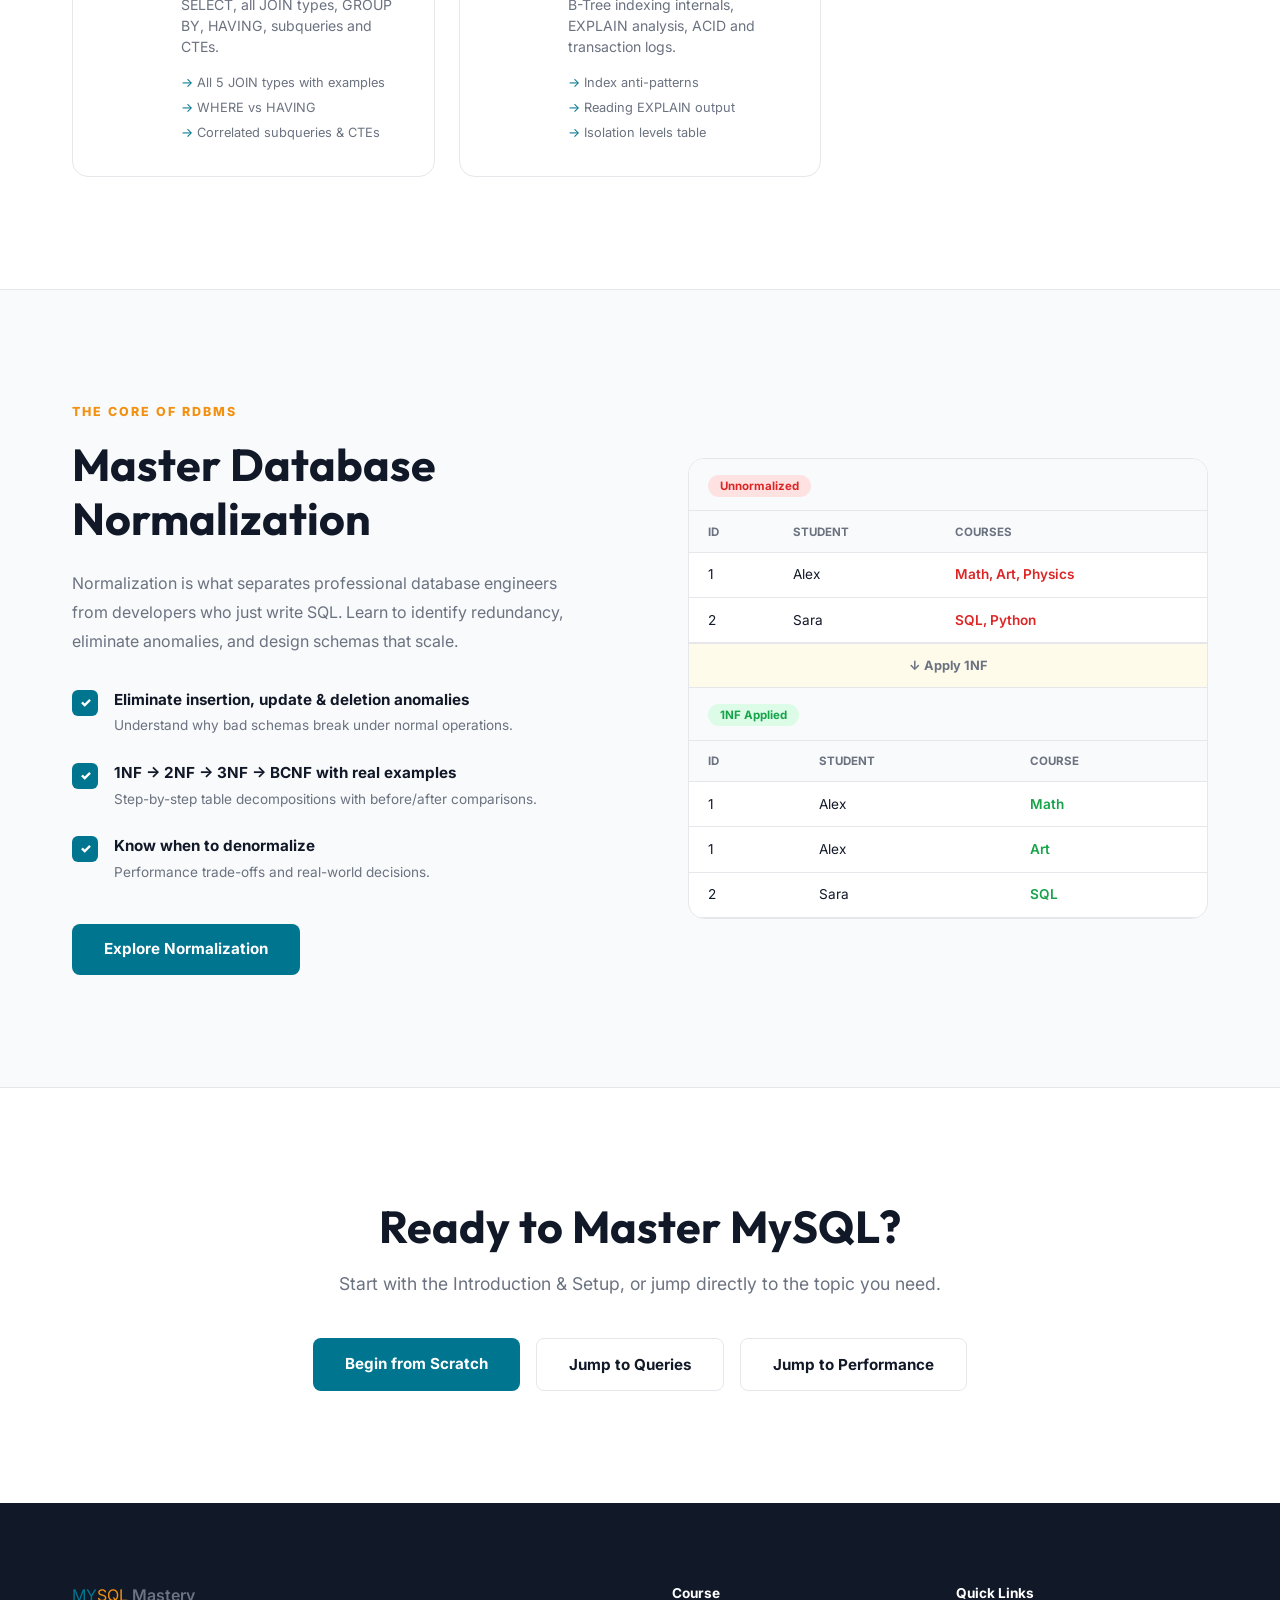
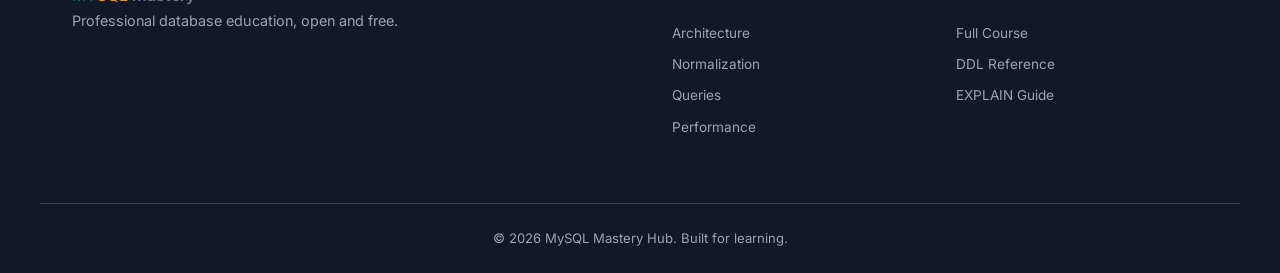
==== commit 015a8d90: "Done" ====
--- a/mysql_edu/index.html
+++ b/mysql_edu/index.html
@@ -59,7 +59,11 @@
                 <div class="module-cards">
                     <a href="course.html#arch-internals" class="module-card">
                         <div class="mc-icon arch">
-                            <svg viewBox="0 0 24 24" fill="none" stroke="currentColor" stroke-width="2" stroke-linecap="round" stroke-linejoin="round"><rect x="3" y="3" width="18" height="18" rx="2"/><path d="M3 9h18M9 21V9"/></svg>
+                            <svg viewBox="0 0 24 24" width="28" height="28" fill="none">
+                                <rect x="3" y="14" width="18" height="7" rx="1.5" fill="#0284c7" />
+                                <rect x="5" y="8" width="14" height="4" rx="1" fill="#38bdf8" />
+                                <polygon points="12,2 18,6 6,6" fill="#7dd3fc" />
+                            </svg>
                         </div>
                         <div class="mc-body">
                             <div class="mc-num">Module 01</div>
@@ -74,7 +78,11 @@
                     </a>
                     <a href="course.html#design-types" class="module-card">
                         <div class="mc-icon schema">
-                            <svg viewBox="0 0 24 24" fill="none" stroke="currentColor" stroke-width="2" stroke-linecap="round" stroke-linejoin="round"><polyline points="22 12 18 12 15 21 9 3 6 12 2 12"/></svg>
+                            <svg viewBox="0 0 24 24" width="28" height="28" fill="none">
+                                <path d="M12 22C16.9706 22 21 20.6569 21 19V5C21 3.34315 16.9706 2 12 2C7.02944 2 3 3.34315 3 5V19C3 20.6569 7.02944 22 12 22Z" fill="#ea580c"/>
+                                <ellipse cx="12" cy="5" rx="9" ry="3" fill="#fdba74"/>
+                                <path d="M3 12C3 13.6569 7.02944 15 12 15C16.9706 15 21 13.6569 21 12" stroke="#fdba74" stroke-width="2" stroke-linecap="round"/>
+                            </svg>
                         </div>
                         <div class="mc-body">
                             <div class="mc-num">Module 02</div>
@@ -89,7 +97,12 @@
                     </a>
                     <a href="course.html#norm-concept" class="module-card featured">
                         <div class="mc-icon norm">
-                            <svg viewBox="0 0 24 24" fill="none" stroke="currentColor" stroke-width="2" stroke-linecap="round" stroke-linejoin="round"><path d="M14 2H6a2 2 0 0 0-2 2v16a2 2 0 0 0 2 2h12a2 2 0 0 0 2-2V8z"/><polyline points="14 2 14 8 20 8"/><line x1="16" y1="13" x2="8" y2="13"/><line x1="16" y1="17" x2="8" y2="17"/><polyline points="10 9 9 9 8 9"/></svg>
+                            <svg viewBox="0 0 24 24" width="28" height="28" fill="none">
+                                <rect x="5" y="4" width="14" height="18" rx="2" fill="#22c55e" />
+                                <path d="M9 2H15V6H9V2Z" fill="#16a34a" />
+                                <rect x="8" y="10" width="8" height="2" rx="1" fill="#bbf7d0" />
+                                <rect x="8" y="14" width="5" height="2" rx="1" fill="#bbf7d0" />
+                            </svg>
                         </div>
                         <div class="mc-body">
                             <div class="mc-num">Module 03 · Most Popular</div>
@@ -104,7 +117,11 @@
                     </a>
                     <a href="course.html#query-basics" class="module-card">
                         <div class="mc-icon query">
-                            <svg viewBox="0 0 24 24" fill="none" stroke="currentColor" stroke-width="2" stroke-linecap="round" stroke-linejoin="round"><circle cx="11" cy="11" r="8"/><line x1="21" y1="21" x2="16.65" y2="16.65"/></svg>
+                            <svg viewBox="0 0 24 24" width="28" height="28" fill="none">
+                                <circle cx="10" cy="10" r="7" fill="#a855f7" />
+                                <rect x="14.142" y="15.556" width="3" height="8" rx="1.5" transform="rotate(-45 14.142 15.556)" fill="#7e22ce" />
+                                <circle cx="8.5" cy="8.5" r="2.5" fill="#d8b4fe" />
+                            </svg>
                         </div>
                         <div class="mc-body">
                             <div class="mc-num">Module 04</div>
@@ -119,7 +136,9 @@
                     </a>
                     <a href="course.html#perf-indexing" class="module-card">
                         <div class="mc-icon perf">
-                            <svg viewBox="0 0 24 24" fill="none" stroke="currentColor" stroke-width="2" stroke-linecap="round" stroke-linejoin="round"><polygon points="13 2 3 14 12 14 11 22 21 10 12 10 13 2"/></svg>
+                            <svg viewBox="0 0 24 24" width="28" height="28" fill="none">
+                                <path d="M13 2L3 14H12L11 22L21 10H12L13 2Z" fill="#eab308" stroke="#ca8a04" stroke-width="1.5" stroke-linejoin="round"/>
+                            </svg>
                         </div>
                         <div class="mc-body">
                             <div class="mc-num">Module 05</div>
@@ -235,5 +254,6 @@
             <p>© 2026 MySQL Mastery Hub. Built for learning.</p>
         </div>
     </footer>
+    <script src="script.js"></script>
 </body>
 </html>
--- a/mysql_edu/style.css
+++ b/mysql_edu/style.css
@@ -316,13 +316,11 @@
     .footer-inner { grid-template-columns: 1fr; }
     .hero-stats { flex-wrap: wrap; }
     .clean-nav { display: none; }
-    .course-sidebar { display: none; }
-    .course-main { margin-left: 0; }
     .content-wrapper { padding: 2rem 1.5rem 6rem; }
 }
 
 /* Three-table grid for 2NF decomposition */
-.three-table-grid { display: grid; grid-template-columns: repeat(3, 1fr); gap: 1.5rem; margin-top: 1.25rem; }
+.three-table-grid { display: grid; grid-template-columns: repeat(auto-fit, minmax(220px, 1fr)); gap: 1.5rem; margin-top: 1.25rem; }
 .three-table-grid .doc-table { margin: 0; }
 
 /* Anomaly grid (3 boxes: 2 side by side + 1 full-width) */
@@ -337,3 +335,198 @@
   .anomaly-grid { grid-template-columns: 1fr; }
   .anomaly-full { grid-column: 1; }
 }
+
+/* ════════════════════════════════
+   TAG BADGES (emoji-free indicators)
+   ════════════════════════════════ */
+.tag-yes {
+    display: inline-block;
+    background: #dcfce7;
+    color: #15803d;
+    font-size: 0.72rem;
+    font-weight: 700;
+    padding: 0.15rem 0.55rem;
+    border-radius: 4px;
+    letter-spacing: 0.2px;
+}
+.tag-no {
+    display: inline-block;
+    background: #fee2e2;
+    color: #b91c1c;
+    font-size: 0.72rem;
+    font-weight: 700;
+    padding: 0.15rem 0.55rem;
+    border-radius: 4px;
+    letter-spacing: 0.2px;
+}
+.tag-warn {
+    display: inline-block;
+    background: #fefce8;
+    color: #92400e;
+    font-size: 0.72rem;
+    font-weight: 700;
+    padding: 0.15rem 0.55rem;
+    border-radius: 4px;
+    border: 1px solid #fde68a;
+    letter-spacing: 0.2px;
+}
+
+/* Module card SVG icons */
+.mc-icon svg {
+    width: 28px;
+    height: 28px;
+    flex-shrink: 0;
+}
+
+/* ════════════════════════════════
+   HAMBURGER NAV (index.html mobile)
+   ════════════════════════════════ */
+.nav-hamburger {
+    display: none;
+    flex-direction: column;
+    justify-content: center;
+    gap: 5px;
+    background: transparent;
+    border: none;
+    cursor: pointer;
+    padding: 0.4rem;
+    margin-right: auto;
+    order: -1;
+}
+.nav-hamburger span {
+    display: block;
+    width: 22px;
+    height: 2px;
+    background: var(--dark);
+    border-radius: 2px;
+    transition: var(--transition);
+}
+.nav-hamburger.open span:nth-child(1) { transform: translateY(7px) rotate(45deg); }
+.nav-hamburger.open span:nth-child(2) { opacity: 0; }
+.nav-hamburger.open span:nth-child(3) { transform: translateY(-7px) rotate(-45deg); }
+
+/* ════════════════════════════════
+   SIDEBAR TOGGLE (course.html mobile)
+   ════════════════════════════════ */
+.sidebar-toggle {
+    display: none;
+    background: transparent;
+    border: 1px solid var(--border);
+    border-radius: 6px;
+    padding: 0.4rem 0.5rem;
+    cursor: pointer;
+    color: var(--gray);
+    transition: var(--transition);
+    flex-shrink: 0;
+}
+.sidebar-toggle:hover { border-color: var(--mysql-blue); color: var(--mysql-blue); }
+
+/* Course sidebar overlay for mobile */
+.sidebar-overlay {
+    display: none;
+    position: fixed;
+    inset: 0;
+    background: rgba(0,0,0,0.4);
+    z-index: 98;
+}
+.sidebar-overlay.active { display: block; }
+
+/* ════════════════════════════════
+   MOBILE RESPONSIVE — index.html
+   ════════════════════════════════ */
+@media (max-width: 768px) {
+    /* Header */
+    .clean-header .container { flex-wrap: wrap; gap: 0.75rem; }
+    .nav-hamburger { display: flex; }
+    .clean-nav {
+        display: none;
+        flex-direction: column;
+        width: 100%;
+        gap: 0;
+        margin-left: 0;
+        border-top: 1px solid var(--border);
+        padding-top: 0.75rem;
+        padding-bottom: 0.5rem;
+        order: 10;
+    }
+    .clean-nav.open { display: flex; }
+    .clean-nav li { width: 100%; }
+    .clean-nav a { display: block; padding: 0.5rem 0; font-size: 0.95rem; }
+    .nav-cta { display: none; }
+
+    /* Hero */
+    .hero { padding: 4rem 0 3.5rem; }
+    .hero h1 { font-size: 2.4rem; }
+    .hero p { font-size: 1rem; }
+    .hero-actions { flex-direction: column; align-items: center; }
+    .hero-stats { flex-wrap: wrap; gap: 1rem; justify-content: center; }
+    .stat-div { display: none; }
+    .stat { padding: 0 1rem; }
+
+    /* Curriculum cards */
+    .module-cards { grid-template-columns: 1fr; }
+    .module-cards .module-card:nth-child(4),
+    .module-cards .module-card:nth-child(5) { grid-column: auto; }
+    .module-card { flex-direction: row; gap: 1rem; padding: 1.25rem; }
+    .mc-icon { width: 44px; height: 44px; }
+
+    /* Normalization teaser */
+    .norm-inner { grid-template-columns: 1fr; gap: 2.5rem; }
+
+    /* Practical split */
+    .practical-split { grid-template-columns: 1fr; }
+
+    /* Footer */
+    .footer-inner { grid-template-columns: 1fr; gap: 2rem; }
+    .hero-stats { flex-wrap: wrap; }
+
+    /* General section */
+    .section-head h2 { font-size: 2rem; }
+}
+
+/* ════════════════════════════════
+   MOBILE RESPONSIVE — course.html
+   ════════════════════════════════ */
+@media (max-width: 768px) {
+    /* Sidebar hidden off-canvas on mobile */
+    .course-sidebar {
+        transform: translateX(-100%);
+        transition: transform 0.25s cubic-bezier(0.4, 0, 0.2, 1);
+        z-index: 99;
+        box-shadow: none;
+    }
+    .course-sidebar.mobile-open {
+        transform: translateX(0);
+        box-shadow: 4px 0 24px rgba(0,0,0,0.12);
+    }
+    .course-main { margin-left: 0; }
+    .sidebar-toggle { display: flex; align-items: center; }
+
+    /* Top nav adjustments */
+    .course-top-nav { padding: 0.7rem 1.25rem; gap: 0.75rem; }
+    .breadcrumb { font-size: 0.78rem; }
+
+    /* Content wrapper */
+    .content-wrapper { padding: 2rem 1.25rem 6rem; }
+    .doc-section h1 { font-size: 2rem; }
+    .doc-section h2 { font-size: 1.7rem; }
+
+    /* Tables scroll horizontally */
+    .doc-table-wrap { overflow-x: auto; -webkit-overflow-scrolling: touch; }
+    .doc-table { min-width: 480px; }
+
+    /* Practical splits */
+    .practical-split { grid-template-columns: 1fr; }
+    .three-table-grid { grid-template-columns: 1fr; }
+    .anomaly-grid { grid-template-columns: 1fr; }
+    .anomaly-full { grid-column: 1; }
+}
+
+@media (max-width: 480px) {
+    .hero h1 { font-size: 1.9rem; }
+    .hero p { font-size: 0.95rem; }
+    .btn { padding: 0.75rem 1.5rem; font-size: 0.88rem; }
+    .mc-icon { width: 38px; height: 38px; border-radius: 8px; }
+    .norm-text h2 { font-size: 2rem; }
+}
+
